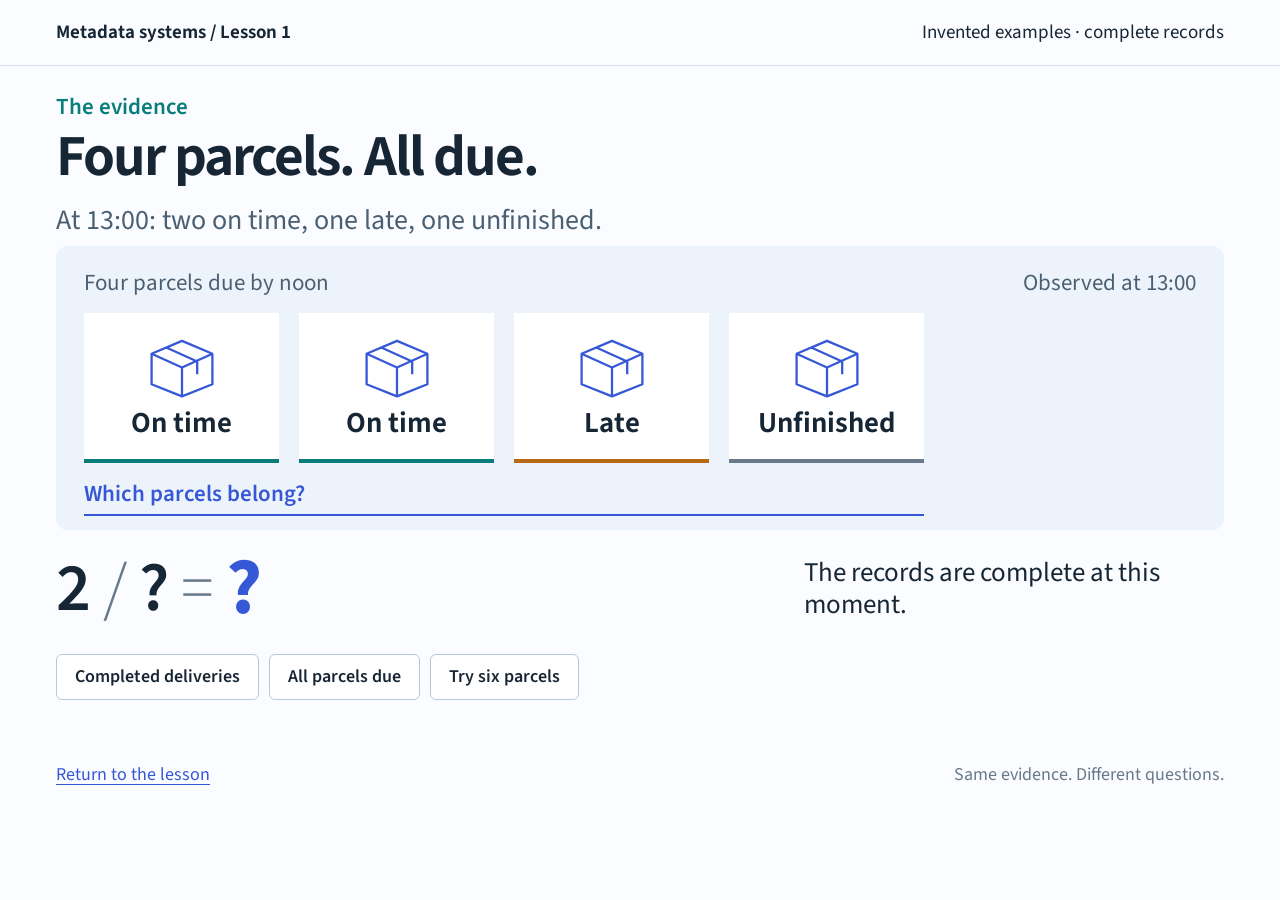
==== assets/lessons/chapter-01/index.html @ 95ecb8e3 "Redesign Chapter 1 with an interactive parcel lab and 4K recording" ====
<!doctype html><html lang="en"><head><meta charset="utf-8"><meta name="viewport" content="width=device-width,initial-scale=1"><title>Which deliveries count? · Metadata systems</title><link rel="stylesheet" href="lab.css"><script defer src="lab.js"></script></head><body>
<header><a href="../../../chapters/01-why-metadata.html">Metadata systems / Lesson 1</a><span>Invented examples · complete records</span></header>
<main><div class="heading"><p id="context">The operations meeting</p><h1 id="title">Which deliveries count?</h1><p id="description">All four parcels were due by noon. It is now 13:00.</p></div>
<section class="manifest" aria-label="Parcel evidence"><div class="manifest-label"><span id="population">Four parcels due by noon</span><span id="time">Observed at 13:00</span></div><div id="parcels"></div><div class="group-line"><span id="group">Choose a question below.</span></div></section>
<section class="result" aria-label="Calculation"><div id="fraction"><span id="numerator">2</span><span class="divide">/</span><span id="denominator">?</span><span class="equals">=</span><strong id="percentage">?</strong></div><p id="reason">The question determines the denominator.</p></section>
<section class="controls" aria-label="Explore the example"><button data-scene="demonstration">Completed deliveries</button><button data-scene="explanation">All parcels due</button><button data-scene="independent">Try six parcels</button><label id="answer-input" hidden>Your denominator <input id="answer" type="number" min="1" max="6" inputmode="numeric"></label><button id="reveal">Check my answer</button></section>
<p class="feedback" id="feedback" role="status"></p><footer><a href="../../../chapters/01-why-metadata.html">Return to the lesson</a><span>Same evidence. Different questions.</span></footer></main>
</body></html>
---- assets/lessons/chapter-01/lab.css ----
@font-face{font-family:SourceSans;src:url(source-sans-3.ttf);font-weight:200 900;font-display:swap}*{box-sizing:border-box}body{margin:0;background:#fafcff;color:#172635;font-family:SourceSans,system-ui,sans-serif}header{height:66px;display:flex;justify-content:space-between;align-items:center;padding:0 56px;border-bottom:1px solid #d6e1ed;font-size:19px}a{color:#3657d6;text-decoration-thickness:1px;text-underline-offset:4px}header a{color:#172635;text-decoration:none;font-weight:650}main{max-width:1280px;margin:auto;padding:24px 56px 30px}.heading{height:156px}#context{margin:0 0 4px;font-size:23px;color:#087d79;font-weight:600}h1{font-size:58px;line-height:1.05;letter-spacing:-2px;margin:0 0 12px;font-weight:650}#description{margin:0;font-size:28px;color:#4a6072}.manifest{background:#edf3fa;border-radius:12px;padding:20px 28px 14px;min-height:250px}.manifest-label{display:flex;justify-content:space-between;font-size:23px;color:#4a6072;margin-bottom:14px}#parcels{display:flex;gap:20px;align-items:flex-start}.parcel{width:195px;height:150px;border-bottom:4px solid #087d79;display:flex;flex-direction:column;align-items:center;justify-content:center;background:white;transition:transform .8s ease,opacity .8s ease,border-color .8s ease;flex:none}.parcel svg{width:76px;height:65px;margin-bottom:9px;color:#3657d6}.parcel span{font-weight:650;font-size:29px;line-height:1}.parcel.late{border-color:#b66a13}.parcel.waiting{border-color:#68798a}.parcel.excluded{transform:translate(45px,18px);opacity:.42;border-bottom-style:dashed}.group-line{width:840px;margin:14px 0 0;border-bottom:2px solid #3657d6;padding-bottom:4px;transition:width .8s ease;max-width:100%;font-size:23px;font-weight:600;color:#3657d6}.result{display:flex;align-items:center;justify-content:space-between;gap:30px;padding:16px 0 6px}#fraction{display:flex;align-items:center;gap:14px;font-size:68px;line-height:1.1;white-space:nowrap;letter-spacing:-2px;font-weight:600}#percentage{color:#3657d6;font-size:78px}.divide,.equals{font-weight:300;color:#68798a}#reason{max-width:420px;font-size:27px;line-height:1.2;margin:0}.controls{display:flex;flex-wrap:wrap;gap:10px;margin-top:16px}button{font:600 18px SourceSans,system-ui;min-height:46px;border:1px solid #b5c9dd;background:white;color:#172635;border-radius:6px;padding:9px 18px;cursor:pointer}button:hover,button[aria-pressed=true]{background:#3657d6;color:white;border-color:#3657d6}button:focus-visible,a:focus-visible{outline:3px solid #b66a13;outline-offset:4px}.feedback{font-size:21px;line-height:1.4;margin:12px 0;min-height:30px;color:#087d79}footer{display:flex;justify-content:space-between;font-size:18px;color:#68798a;margin-top:20px}.record .controls,.record footer,.record .feedback{display:none}.record header{font-size:22px}.record main{padding-top:24px}.record .result{padding-top:28px}.six .parcel{width:153px}.six #parcels{gap:13px}.six .parcel span{font-size:26px}.six .group-line{width:983px}@media(max-width:1100px){header{height:auto;min-height:62px;padding:14px 20px;gap:14px;font-size:15px}header>span{display:none}main{padding:24px 20px}.heading{height:auto;min-height:160px}h1{font-size:41px;letter-spacing:-1px}#context{font-size:19px}#description{font-size:21px}.manifest{padding:18px 14px}.manifest-label{font-size:16px;gap:12px}#parcels,.six #parcels{display:grid;grid-template-columns:1fr 1fr;gap:12px}.parcel,.six .parcel{width:auto;height:130px}.parcel span,.six .parcel span{font-size:23px}.parcel.excluded{transform:translate(0,7px);opacity:.4}.group-line{width:100%!important;font-size:18px}.result{display:block;padding-top:22px}#fraction{font-size:53px;gap:12px}#percentage{font-size:58px}#reason{margin-top:14px;font-size:21px}.controls{display:grid;grid-template-columns:1fr 1fr}button{font-size:16px;padding:9px}.feedback{font-size:19px}footer{font-size:16px;gap:20px}.record main{width:1280px}}@media(prefers-reduced-motion:reduce){*{transition:none!important}}[hidden]{display:none!important}

#answer-input{display:flex;align-items:center;gap:8px;font-size:18px}#answer{width:65px;padding:8px;border:1px solid #b5c9dd;border-radius:4px;font:inherit}
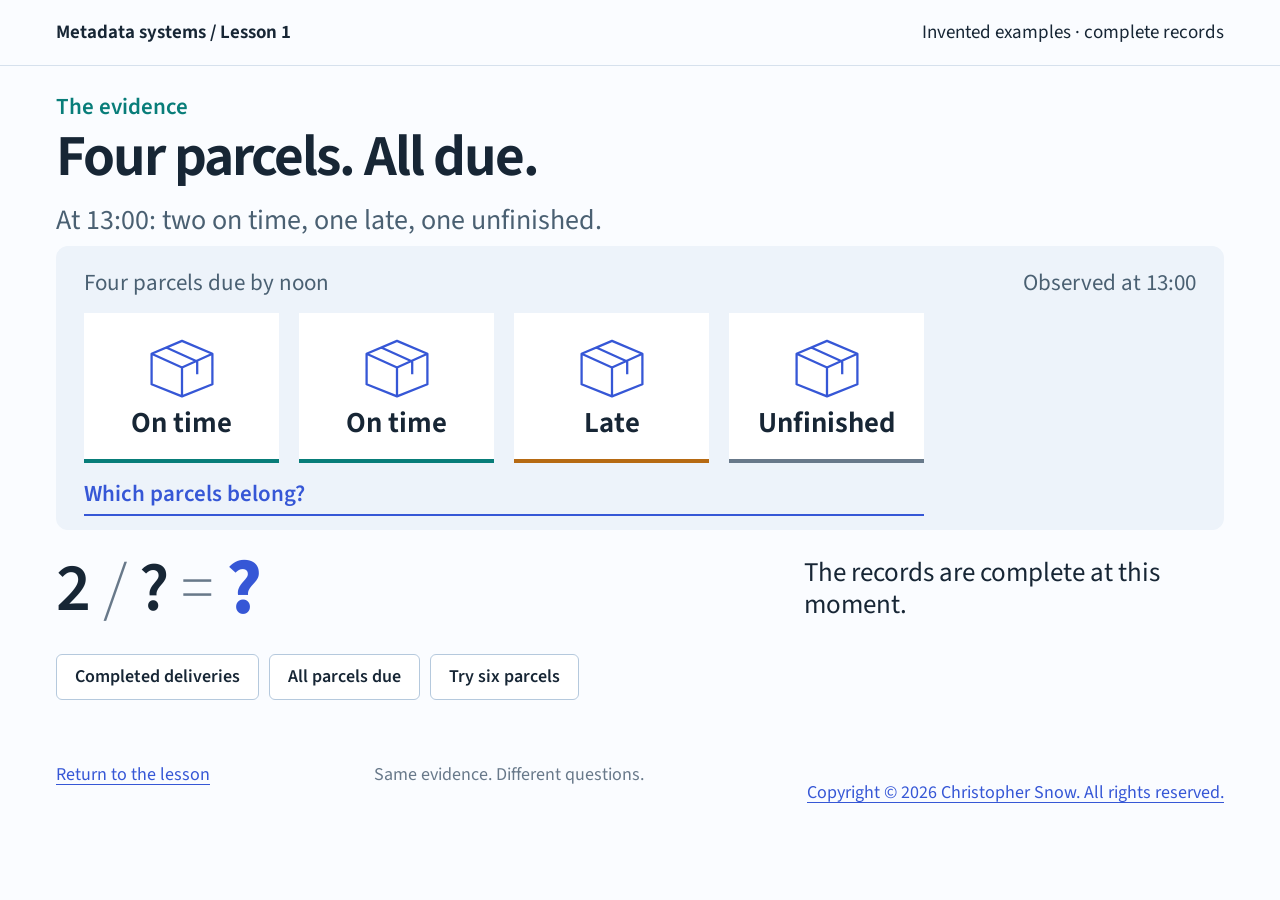
==== commit 82f1f796: "Add Christopher Snow copyright notice" ====
--- a/assets/lessons/chapter-01/index.html
+++ b/assets/lessons/chapter-01/index.html
@@ -4,5 +4,5 @@
 <section class="manifest" aria-label="Parcel evidence"><div class="manifest-label"><span id="population">Four parcels due by noon</span><span id="time">Observed at 13:00</span></div><div id="parcels"></div><div class="group-line"><span id="group">Choose a question below.</span></div></section>
 <section class="result" aria-label="Calculation"><div id="fraction"><span id="numerator">2</span><span class="divide">/</span><span id="denominator">?</span><span class="equals">=</span><strong id="percentage">?</strong></div><p id="reason">The question determines the denominator.</p></section>
 <section class="controls" aria-label="Explore the example"><button data-scene="demonstration">Completed deliveries</button><button data-scene="explanation">All parcels due</button><button data-scene="independent">Try six parcels</button><label id="answer-input" hidden>Your denominator <input id="answer" type="number" min="1" max="6" inputmode="numeric"></label><button id="reveal">Check my answer</button></section>
-<p class="feedback" id="feedback" role="status"></p><footer><a href="../../../chapters/01-why-metadata.html">Return to the lesson</a><span>Same evidence. Different questions.</span></footer></main>
+<p class="feedback" id="feedback" role="status"></p><footer><a href="../../../chapters/01-why-metadata.html">Return to the lesson</a><span>Same evidence. Different questions.</span><p><a href="https://github.com/snowch/metadata-book/blob/main/LICENSE">Copyright © 2026 Christopher Snow. All rights reserved.</a></p></footer></main>
 </body></html>
--- a/assets/lessons/chapter-01/lab.css
+++ b/assets/lessons/chapter-01/lab.css
@@ -1,3 +1,27 @@
 @font-face{font-family:SourceSans;src:url(source-sans-3.ttf);font-weight:200 900;font-display:swap}*{box-sizing:border-box}body{margin:0;background:#fafcff;color:#172635;font-family:SourceSans,system-ui,sans-serif}header{height:66px;display:flex;justify-content:space-between;align-items:center;padding:0 56px;border-bottom:1px solid #d6e1ed;font-size:19px}a{color:#3657d6;text-decoration-thickness:1px;text-underline-offset:4px}header a{color:#172635;text-decoration:none;font-weight:650}main{max-width:1280px;margin:auto;padding:24px 56px 30px}.heading{height:156px}#context{margin:0 0 4px;font-size:23px;color:#087d79;font-weight:600}h1{font-size:58px;line-height:1.05;letter-spacing:-2px;margin:0 0 12px;font-weight:650}#description{margin:0;font-size:28px;color:#4a6072}.manifest{background:#edf3fa;border-radius:12px;padding:20px 28px 14px;min-height:250px}.manifest-label{display:flex;justify-content:space-between;font-size:23px;color:#4a6072;margin-bottom:14px}#parcels{display:flex;gap:20px;align-items:flex-start}.parcel{width:195px;height:150px;border-bottom:4px solid #087d79;display:flex;flex-direction:column;align-items:center;justify-content:center;background:white;transition:transform .8s ease,opacity .8s ease,border-color .8s ease;flex:none}.parcel svg{width:76px;height:65px;margin-bottom:9px;color:#3657d6}.parcel span{font-weight:650;font-size:29px;line-height:1}.parcel.late{border-color:#b66a13}.parcel.waiting{border-color:#68798a}.parcel.excluded{transform:translate(45px,18px);opacity:.42;border-bottom-style:dashed}.group-line{width:840px;margin:14px 0 0;border-bottom:2px solid #3657d6;padding-bottom:4px;transition:width .8s ease;max-width:100%;font-size:23px;font-weight:600;color:#3657d6}.result{display:flex;align-items:center;justify-content:space-between;gap:30px;padding:16px 0 6px}#fraction{display:flex;align-items:center;gap:14px;font-size:68px;line-height:1.1;white-space:nowrap;letter-spacing:-2px;font-weight:600}#percentage{color:#3657d6;font-size:78px}.divide,.equals{font-weight:300;color:#68798a}#reason{max-width:420px;font-size:27px;line-height:1.2;margin:0}.controls{display:flex;flex-wrap:wrap;gap:10px;margin-top:16px}button{font:600 18px SourceSans,system-ui;min-height:46px;border:1px solid #b5c9dd;background:white;color:#172635;border-radius:6px;padding:9px 18px;cursor:pointer}button:hover,button[aria-pressed=true]{background:#3657d6;color:white;border-color:#3657d6}button:focus-visible,a:focus-visible{outline:3px solid #b66a13;outline-offset:4px}.feedback{font-size:21px;line-height:1.4;margin:12px 0;min-height:30px;color:#087d79}footer{display:flex;justify-content:space-between;font-size:18px;color:#68798a;margin-top:20px}.record .controls,.record footer,.record .feedback{display:none}.record header{font-size:22px}.record main{padding-top:24px}.record .result{padding-top:28px}.six .parcel{width:153px}.six #parcels{gap:13px}.six .parcel span{font-size:26px}.six .group-line{width:983px}@media(max-width:1100px){header{height:auto;min-height:62px;padding:14px 20px;gap:14px;font-size:15px}header>span{display:none}main{padding:24px 20px}.heading{height:auto;min-height:160px}h1{font-size:41px;letter-spacing:-1px}#context{font-size:19px}#description{font-size:21px}.manifest{padding:18px 14px}.manifest-label{font-size:16px;gap:12px}#parcels,.six #parcels{display:grid;grid-template-columns:1fr 1fr;gap:12px}.parcel,.six .parcel{width:auto;height:130px}.parcel span,.six .parcel span{font-size:23px}.parcel.excluded{transform:translate(0,7px);opacity:.4}.group-line{width:100%!important;font-size:18px}.result{display:block;padding-top:22px}#fraction{font-size:53px;gap:12px}#percentage{font-size:58px}#reason{margin-top:14px;font-size:21px}.controls{display:grid;grid-template-columns:1fr 1fr}button{font-size:16px;padding:9px}.feedback{font-size:19px}footer{font-size:16px;gap:20px}.record main{width:1280px}}@media(prefers-reduced-motion:reduce){*{transition:none!important}}[hidden]{display:none!important}
 
 #answer-input{display:flex;align-items:center;gap:8px;font-size:18px}#answer{width:65px;padding:8px;border:1px solid #b5c9dd;border-radius:4px;font:inherit}
+
+/* The recording is a focused explanation, rather than the lab's entire interface. */
+.record header,.record #context,.record #description,.record .manifest-label,
+.record .group-line,.record #reason{display:none}
+.record main{width:1280px;max-width:1280px;height:720px;padding:32px 44px 144px;overflow:hidden}
+.record .heading{height:100px;min-height:0;display:flex;align-items:center;justify-content:center}
+.record h1{font-size:56px;line-height:1.08;letter-spacing:-1.5px;text-align:center;margin:0}
+.record .manifest{height:340px;min-height:0;padding:0;background:transparent;display:flex;align-items:center;justify-content:center}
+.record #parcels{display:flex;gap:24px;justify-content:center;align-items:center}
+.record .parcel{width:220px;height:214px;background:transparent;border-bottom:0}
+.record .parcel svg{width:118px;height:108px;margin-bottom:20px}
+.record .parcel span{font-size:36px}
+.record .parcel.excluded{opacity:1;transform:translate(36px,22px);color:#4a6072;border-bottom:2px dashed #68798a}
+.record .parcel.excluded svg{opacity:.4}
+.record.six #parcels{display:grid;grid-template-columns:repeat(3,240px);gap:22px 40px}
+.record.six .parcel{width:240px;height:140px}
+.record.six .parcel svg{width:84px;height:73px;margin-bottom:12px}
+.record.six .parcel span{font-size:34px}
+.record .result{height:104px;padding:0;display:flex;justify-content:center;visibility:hidden}
+.record.show-calculation .result{visibility:visible}
+.record #fraction{font-size:92px;gap:22px;line-height:1}
+.record #percentage{font-size:104px}
+.embed header,.embed footer{display:none}
+.embed main{padding-top:20px;padding-bottom:12px}
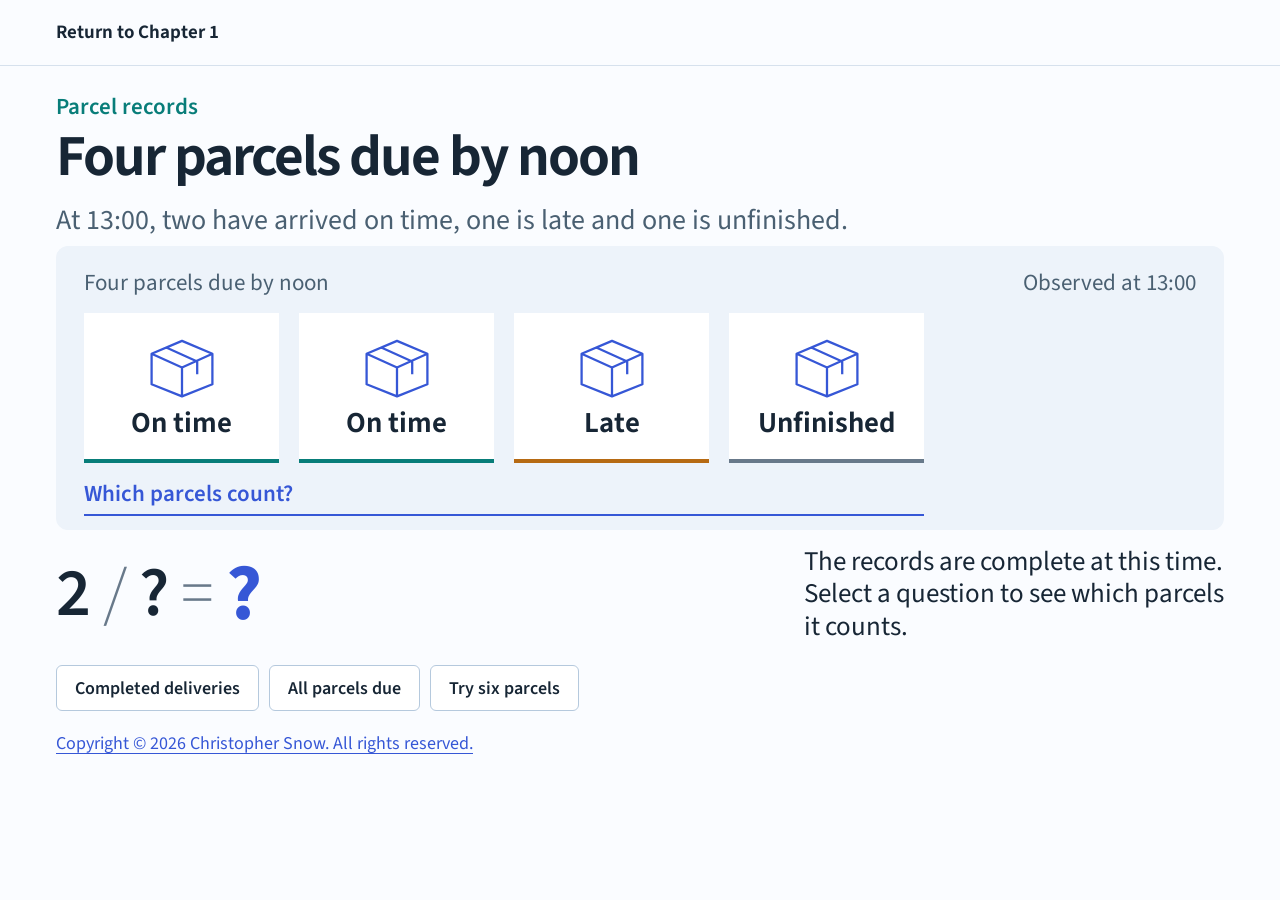
==== commit d87a2b63: "Clarify Metadata Systems activities and reading controls" ====
--- a/assets/lessons/chapter-01/index.html
+++ b/assets/lessons/chapter-01/index.html
@@ -1,8 +1,43 @@
-<!doctype html><html lang="en"><head><meta charset="utf-8"><meta name="viewport" content="width=device-width,initial-scale=1"><title>Which deliveries count? · Metadata systems</title><link rel="stylesheet" href="lab.css"><script defer src="lab.js"></script></head><body>
-<header><a href="../../../chapters/01-why-metadata.html">Metadata systems / Lesson 1</a><span>Invented examples · complete records</span></header>
-<main><div class="heading"><p id="context">The operations meeting</p><h1 id="title">Which deliveries count?</h1><p id="description">All four parcels were due by noon. It is now 13:00.</p></div>
-<section class="manifest" aria-label="Parcel evidence"><div class="manifest-label"><span id="population">Four parcels due by noon</span><span id="time">Observed at 13:00</span></div><div id="parcels"></div><div class="group-line"><span id="group">Choose a question below.</span></div></section>
-<section class="result" aria-label="Calculation"><div id="fraction"><span id="numerator">2</span><span class="divide">/</span><span id="denominator">?</span><span class="equals">=</span><strong id="percentage">?</strong></div><p id="reason">The question determines the denominator.</p></section>
-<section class="controls" aria-label="Explore the example"><button data-scene="demonstration">Completed deliveries</button><button data-scene="explanation">All parcels due</button><button data-scene="independent">Try six parcels</button><label id="answer-input" hidden>Your denominator <input id="answer" type="number" min="1" max="6" inputmode="numeric"></label><button id="reveal">Check my answer</button></section>
-<p class="feedback" id="feedback" role="status"></p><footer><a href="../../../chapters/01-why-metadata.html">Return to the lesson</a><span>Same evidence. Different questions.</span><p><a href="https://github.com/snowch/metadata-book/blob/main/LICENSE">Copyright © 2026 Christopher Snow. All rights reserved.</a></p></footer></main>
-</body></html>
+<!doctype html>
+<html lang="en">
+<head>
+  <meta charset="utf-8">
+  <meta name="viewport" content="width=device-width,initial-scale=1">
+  <meta name="color-scheme" content="light dark">
+  <title>Which deliveries count? · Metadata systems</title>
+  <link rel="stylesheet" href="lab.css?v=2">
+  <script defer src="lab.js?v=2"></script>
+</head>
+<body>
+<header><a href="../../../chapters/01-why-metadata.html">Return to Chapter 1</a></header>
+<main>
+  <div class="heading">
+    <p id="context">Parcel records</p>
+    <h1 id="title">Four parcels due by noon</h1>
+    <p id="description">At 13:00, two have arrived on time, one is late and one is unfinished.</p>
+  </div>
+  <noscript><p>Enable JavaScript to compare the parcels here, or <a href="../../../chapters/01-why-metadata.html#what-a-number-means">read the worked example in Chapter 1</a>.</p></noscript>
+  <section class="manifest" aria-label="Parcel evidence" hidden>
+    <div class="manifest-label"><span id="population">Four parcels due by noon</span><span id="time">Observed at 13:00</span></div>
+    <div id="parcels" role="list" aria-label="Parcel states"></div>
+    <div class="group-line"><span id="group">Choose a question below.</span></div>
+  </section>
+  <section class="result" aria-label="Calculation" aria-live="polite" aria-atomic="true" hidden>
+    <div id="fraction"><span id="numerator">2</span><span class="divide">/</span><span id="denominator">?</span><span class="equals">=</span><strong id="percentage">?</strong></div>
+    <p id="reason">The question determines the denominator.</p>
+  </section>
+  <section class="controls" aria-label="Explore the example" hidden>
+    <button type="button" data-scene="demonstration">Completed deliveries</button>
+    <button type="button" data-scene="explanation">All parcels due</button>
+    <button type="button" data-scene="independent">Try six parcels</button>
+  </section>
+  <form id="answer-form" class="controls" aria-label="Check the six-parcel calculation" hidden novalidate>
+    <label id="answer-input" for="answer">Your denominator</label>
+    <input id="answer" type="number" min="1" max="6" required inputmode="numeric" aria-describedby="feedback">
+    <button id="reveal">Check my answer</button>
+  </form>
+  <p class="feedback" id="feedback" role="status" tabindex="-1"></p>
+  <footer><a href="https://github.com/snowch/metadata-book/blob/main/LICENSE">Copyright © 2026 Christopher Snow. All rights reserved.</a></footer>
+</main>
+</body>
+</html>
--- a/assets/lessons/chapter-01/lab.css
+++ b/assets/lessons/chapter-01/lab.css
@@ -1,6 +1,27 @@
-@font-face{font-family:SourceSans;src:url(source-sans-3.ttf);font-weight:200 900;font-display:swap}*{box-sizing:border-box}body{margin:0;background:#fafcff;color:#172635;font-family:SourceSans,system-ui,sans-serif}header{height:66px;display:flex;justify-content:space-between;align-items:center;padding:0 56px;border-bottom:1px solid #d6e1ed;font-size:19px}a{color:#3657d6;text-decoration-thickness:1px;text-underline-offset:4px}header a{color:#172635;text-decoration:none;font-weight:650}main{max-width:1280px;margin:auto;padding:24px 56px 30px}.heading{height:156px}#context{margin:0 0 4px;font-size:23px;color:#087d79;font-weight:600}h1{font-size:58px;line-height:1.05;letter-spacing:-2px;margin:0 0 12px;font-weight:650}#description{margin:0;font-size:28px;color:#4a6072}.manifest{background:#edf3fa;border-radius:12px;padding:20px 28px 14px;min-height:250px}.manifest-label{display:flex;justify-content:space-between;font-size:23px;color:#4a6072;margin-bottom:14px}#parcels{display:flex;gap:20px;align-items:flex-start}.parcel{width:195px;height:150px;border-bottom:4px solid #087d79;display:flex;flex-direction:column;align-items:center;justify-content:center;background:white;transition:transform .8s ease,opacity .8s ease,border-color .8s ease;flex:none}.parcel svg{width:76px;height:65px;margin-bottom:9px;color:#3657d6}.parcel span{font-weight:650;font-size:29px;line-height:1}.parcel.late{border-color:#b66a13}.parcel.waiting{border-color:#68798a}.parcel.excluded{transform:translate(45px,18px);opacity:.42;border-bottom-style:dashed}.group-line{width:840px;margin:14px 0 0;border-bottom:2px solid #3657d6;padding-bottom:4px;transition:width .8s ease;max-width:100%;font-size:23px;font-weight:600;color:#3657d6}.result{display:flex;align-items:center;justify-content:space-between;gap:30px;padding:16px 0 6px}#fraction{display:flex;align-items:center;gap:14px;font-size:68px;line-height:1.1;white-space:nowrap;letter-spacing:-2px;font-weight:600}#percentage{color:#3657d6;font-size:78px}.divide,.equals{font-weight:300;color:#68798a}#reason{max-width:420px;font-size:27px;line-height:1.2;margin:0}.controls{display:flex;flex-wrap:wrap;gap:10px;margin-top:16px}button{font:600 18px SourceSans,system-ui;min-height:46px;border:1px solid #b5c9dd;background:white;color:#172635;border-radius:6px;padding:9px 18px;cursor:pointer}button:hover,button[aria-pressed=true]{background:#3657d6;color:white;border-color:#3657d6}button:focus-visible,a:focus-visible{outline:3px solid #b66a13;outline-offset:4px}.feedback{font-size:21px;line-height:1.4;margin:12px 0;min-height:30px;color:#087d79}footer{display:flex;justify-content:space-between;font-size:18px;color:#68798a;margin-top:20px}.record .controls,.record footer,.record .feedback{display:none}.record header{font-size:22px}.record main{padding-top:24px}.record .result{padding-top:28px}.six .parcel{width:153px}.six #parcels{gap:13px}.six .parcel span{font-size:26px}.six .group-line{width:983px}@media(max-width:1100px){header{height:auto;min-height:62px;padding:14px 20px;gap:14px;font-size:15px}header>span{display:none}main{padding:24px 20px}.heading{height:auto;min-height:160px}h1{font-size:41px;letter-spacing:-1px}#context{font-size:19px}#description{font-size:21px}.manifest{padding:18px 14px}.manifest-label{font-size:16px;gap:12px}#parcels,.six #parcels{display:grid;grid-template-columns:1fr 1fr;gap:12px}.parcel,.six .parcel{width:auto;height:130px}.parcel span,.six .parcel span{font-size:23px}.parcel.excluded{transform:translate(0,7px);opacity:.4}.group-line{width:100%!important;font-size:18px}.result{display:block;padding-top:22px}#fraction{font-size:53px;gap:12px}#percentage{font-size:58px}#reason{margin-top:14px;font-size:21px}.controls{display:grid;grid-template-columns:1fr 1fr}button{font-size:16px;padding:9px}.feedback{font-size:19px}footer{font-size:16px;gap:20px}.record main{width:1280px}}@media(prefers-reduced-motion:reduce){*{transition:none!important}}[hidden]{display:none!important}
+@font-face{font-family:SourceSans;src:url(source-sans-3.ttf);font-weight:200 900;font-display:swap}*{box-sizing:border-box}body{margin:0;background:#fafcff;color:#172635;font-family:SourceSans,system-ui,sans-serif}header{height:66px;display:flex;justify-content:space-between;align-items:center;padding:0 56px;border-bottom:1px solid #d6e1ed;font-size:19px}a{color:#3657d6;text-decoration-thickness:1px;text-underline-offset:4px}header a{color:#172635;text-decoration:none;font-weight:650}main{max-width:1280px;margin:auto;padding:24px 56px 30px}.heading{height:156px}#context{margin:0 0 4px;font-size:23px;color:#087d79;font-weight:600}h1{font-size:58px;line-height:1.05;letter-spacing:-2px;margin:0 0 12px;font-weight:650}#description{margin:0;font-size:28px;color:#4a6072}.manifest{background:#edf3fa;border-radius:12px;padding:20px 28px 14px;min-height:250px}.manifest-label{display:flex;justify-content:space-between;font-size:23px;color:#4a6072;margin-bottom:14px}#parcels{display:flex;gap:20px;align-items:flex-start}.parcel{width:195px;height:150px;border-bottom:4px solid #087d79;display:flex;flex-direction:column;align-items:center;justify-content:center;background:white;transition:transform .8s ease,opacity .8s ease,border-color .8s ease;flex:none}.parcel svg{width:76px;height:65px;margin-bottom:9px;color:#3657d6}.parcel span{font-weight:650;font-size:29px;line-height:1}.parcel.late{border-color:#b66a13}.parcel.waiting{border-color:#68798a}.parcel.excluded{transform:translate(45px,18px);opacity:.42;border-bottom-style:dashed}.group-line{width:840px;margin:14px 0 0;border-bottom:2px solid #3657d6;padding-bottom:4px;transition:width .8s ease;max-width:100%;font-size:23px;font-weight:600;color:#3657d6}.result{display:flex;align-items:center;justify-content:space-between;gap:30px;padding:16px 0 6px}#fraction{display:flex;align-items:center;gap:14px;font-size:68px;line-height:1.1;white-space:nowrap;letter-spacing:-2px;font-weight:600}#percentage{color:#3657d6;font-size:78px}.divide,.equals{font-weight:300;color:#68798a}#reason{max-width:420px;font-size:27px;line-height:1.2;margin:0}.controls{display:flex;flex-wrap:wrap;gap:10px;margin-top:16px}button{font:600 18px SourceSans,system-ui;min-height:46px;border:1px solid #b5c9dd;background:white;color:#172635;border-radius:6px;padding:9px 18px;cursor:pointer}button:hover,button[aria-pressed=true]{background:#3657d6;color:white;border-color:#3657d6}button:focus-visible,a:focus-visible{outline:3px solid #b66a13;outline-offset:4px}.feedback{font-size:21px;line-height:1.4;margin:12px 0;min-height:30px;color:#087d79}footer{display:flex;justify-content:space-between;font-size:18px;color:#68798a;margin-top:20px}.record .controls,.record footer,.record .feedback{display:none}.record header{font-size:22px}.record main{padding-top:24px}.record .result{padding-top:28px}.six .parcel{width:153px}.six #parcels{gap:13px}.six .parcel span{font-size:26px}.six .group-line{width:983px}@media(max-width:1160px){header{height:auto;min-height:62px;padding:14px 20px;gap:14px;font-size:15px}header>span{display:none}main{padding:24px 20px}.heading{height:auto;min-height:160px}h1{font-size:41px;letter-spacing:-1px}#context{font-size:19px}#description{font-size:21px}.manifest{padding:18px 14px}.manifest-label{font-size:16px;gap:12px}#parcels,.six #parcels{display:grid;grid-template-columns:1fr 1fr;gap:12px}.parcel,.six .parcel{width:auto;height:130px}.parcel span,.six .parcel span{font-size:23px}.parcel.excluded{transform:translate(0,7px);opacity:.4}.group-line{width:100%!important;font-size:18px}.result{display:block;padding-top:22px}#fraction{font-size:53px;gap:12px}#percentage{font-size:58px}#reason{margin-top:14px;font-size:21px}.controls{display:grid;grid-template-columns:1fr 1fr}button{font-size:16px;padding:9px}.feedback{font-size:19px}footer{font-size:16px;gap:20px}.record main{width:1280px}}@media(prefers-reduced-motion:reduce){*{transition:none!important}}[hidden]{display:none!important}
 
-#answer-input{display:flex;align-items:center;gap:8px;font-size:18px}#answer{width:65px;padding:8px;border:1px solid #b5c9dd;border-radius:4px;font:inherit}
+#answer-form { display: flex; align-items: center; }
+#answer-input { font-size: 1.1rem; }
+#answer { width: 5rem; min-height: 46px; padding: .5rem; border: 1px solid #68798a; border-radius: 4px; font: inherit; }
+#answer:focus-visible { outline: 3px solid #b66a13; outline-offset: 4px; }
+#feedback[data-state="error"] { color: #963c1a; }
+#feedback:empty { display: none; }
+@media (max-width: 480px) {
+  #fraction { font-size: clamp(1.75rem, 11vw, 3.3rem); gap: 8px; }
+  #percentage { font-size: clamp(2.2rem, 12vw, 3.6rem); }
+  .controls button[data-scene="independent"] { grid-column: 1 / -1; }
+}
+@media (prefers-color-scheme: dark) {
+  body:not(.record) { background: #141f2b; color: #e9f0f7; }
+  body:not(.record) :is(a, #percentage, .group-line, .parcel svg) { color: #a1b5ff; }
+  body:not(.record) header { border-color: #3f5266; }
+  body:not(.record) :is(#description, .manifest-label, footer, .divide, .equals) { color: #bdcad8; }
+  body:not(.record) .manifest { background: #203447; }
+  body:not(.record) .parcel, body:not(.record) button { background: #1a2b3e; color: #e9f0f7; }
+  body:not(.record) button:is(:hover, [aria-pressed="true"]) { background: #a1b5ff; color: #141f2b; }
+  body:not(.record) :is(#context, .feedback) { color: #91d9cd; }
+  body:not(.record) #feedback[data-state="error"] { color: #ffb296; }
+}
 
 /* The recording is a focused explanation, rather than the lab's entire interface. */
 .record header,.record #context,.record #description,.record .manifest-label,
